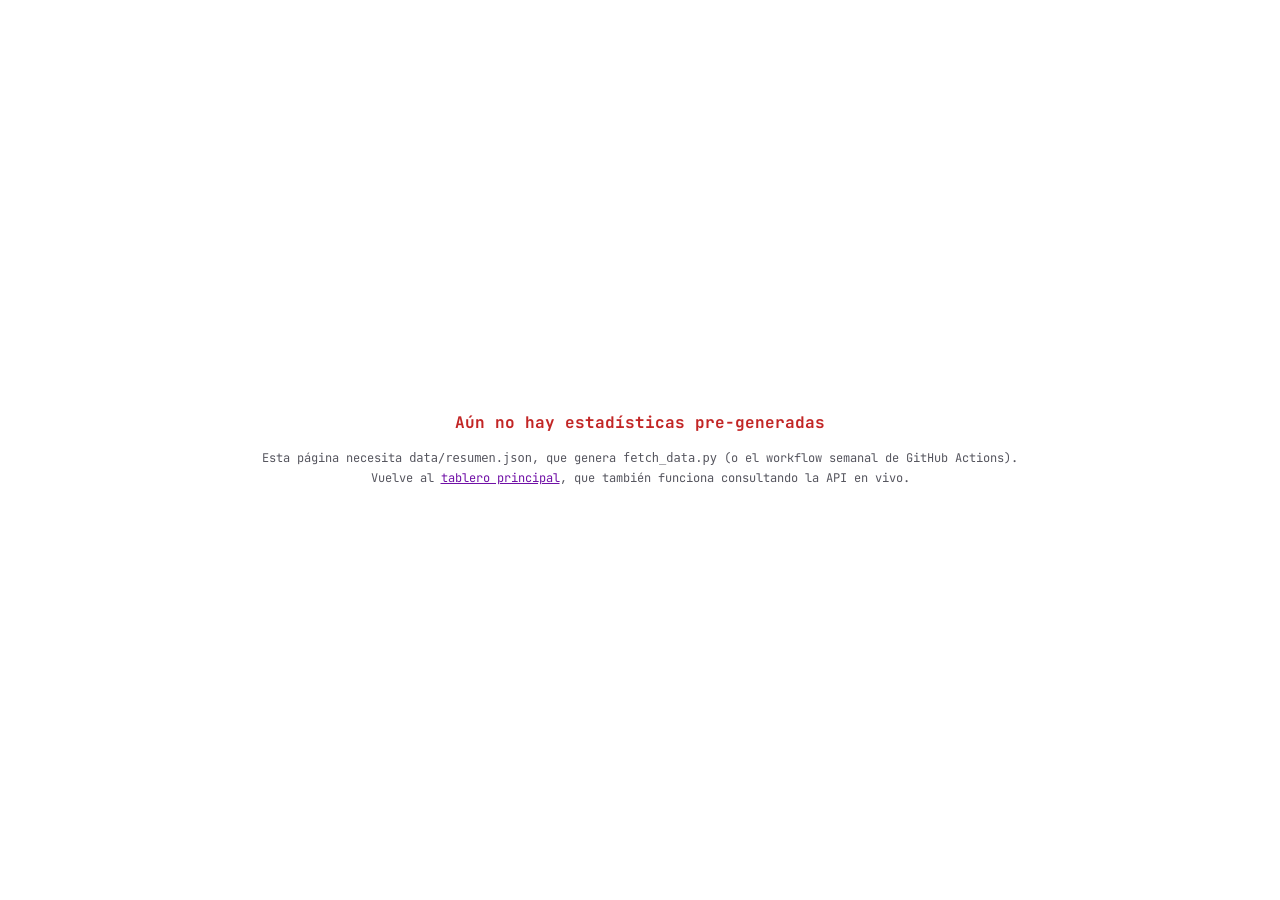
==== graficos.html @ 6b436c8d "feat: tema claro, análisis por NIT, búsqueda por palabras clave y página de gráficos - Tema claro (f" ====
<!DOCTYPE html>
<html lang="es">
<head>
  <meta charset="UTF-8">
  <meta name="viewport" content="width=device-width, initial-scale=1.0">
  <title>Gráficos claves — Monitor de Contratación Medellín</title>
  <meta name="description" content="Gráficos claves de la contratación pública de Medellín 2024–2027: evolución mensual, modalidades, entidades y contratistas.">
  <meta name="theme-color" content="#7010A6">
  <link rel="preconnect" href="https://fonts.googleapis.com">
  <link href="https://fonts.googleapis.com/css2?family=JetBrains+Mono:wght@300;400;600;700&display=swap" rel="stylesheet">
  <link rel="stylesheet" href="assets/styles.css">
</head>
<body>

  <!-- Loading overlay -->
  <div id="loading" class="loading-overlay" role="status" aria-live="polite">
    <div class="loading-inner">
      <div class="spinner" aria-hidden="true"></div>
      <p id="loading-text">Cargando estadísticas…</p>
      <p id="loading-sub" class="loading-sub"></p>
    </div>
  </div>

  <!-- Header -->
  <header class="site-header">
    <div class="header-inner">
      <div class="brand">
        <div class="brand-icon" aria-hidden="true">⬡</div>
        <div class="brand-text">
          <h1><a href="index.html">MONITOR DE CONTRATACIÓN</a> · GRÁFICOS CLAVES</h1>
          <span class="brand-sub">Medellín · Gobierno Fico 2024–2027 · Veeduría ciudadana por <strong>Venseremos</strong></span>
        </div>
      </div>
      <div class="header-right">
        <a class="nav-link" href="index.html">← TABLERO Y CONTRATOS</a>
        <span class="update-badge" id="last-updated">// cargando…</span>
      </div>
    </div>
  </header>

  <main class="main-content">

    <!-- Cifras hero -->
    <section class="hero-tiles" aria-label="Cifras principales" id="hero-tiles"></section>

    <!-- Serie mensual -->
    <section class="charts-row">
      <div class="terminal-panel">
        <div class="panel-title">▶ CONTRATOS FIRMADOS POR MES</div>
        <div class="chart-svg-wrap" id="chart-mes-contratos"></div>
        <p class="chart-note">Número de contratos por mes de firma, desde enero de 2024. Pasa el cursor sobre una barra para ver el detalle.</p>
      </div>
      <div class="terminal-panel">
        <div class="panel-title">▶ VALOR CONTRATADO POR MES (COP)</div>
        <div class="chart-svg-wrap" id="chart-mes-valor"></div>
        <p class="chart-note">Suma del valor de los contratos firmados cada mes. Un pico aislado suele corresponder a uno o pocos contratos muy grandes.</p>
      </div>
    </section>

    <!-- Modalidad y tipo -->
    <section class="charts-row">
      <div class="terminal-panel">
        <div class="panel-title">▶ VALOR POR MODALIDAD DE CONTRATACIÓN</div>
        <div id="chart-modalidad"></div>
        <p class="chart-note">La licitación pública es la regla general; la contratación directa es un mecanismo excepcional (Ley 1150 de 2007, art. 2).</p>
      </div>
      <div class="terminal-panel">
        <div class="panel-title">▶ CONTRATOS POR TIPO</div>
        <div id="chart-tipo"></div>
      </div>
    </section>

    <!-- Entidades y contratistas -->
    <section class="charts-row">
      <div class="terminal-panel">
        <div class="panel-title">▶ TOP 10 ENTIDADES POR VALOR CONTRATADO</div>
        <div id="chart-entidades"></div>
      </div>
      <div class="terminal-panel">
        <div class="panel-title">▶ TOP 10 CONTRATISTAS POR VALOR (AGRUPADOS POR NIT)</div>
        <div id="chart-contratistas"></div>
        <p class="chart-note">Un mismo contratista puede aparecer en SECOP con varias grafías del nombre; aquí se agrupan por NIT.</p>
      </div>
    </section>

  </main>

  <footer class="site-footer">
    <div class="footer-inner">
      <div>
        <span class="footer-label">Fuente:</span>
        <a href="https://www.datos.gov.co/resource/jbjy-vk9h" target="_blank" rel="noopener">SECOP II Contratos Electrónicos — datos.gov.co</a>
        · API SODA · Colombia Compra Eficiente · MinTIC
      </div>
      <div>
        <span class="footer-label">Producido por:</span>
        <a href="https://venseremos.co" target="_blank" rel="noopener">venseremos.co</a>
        · Los datos son públicos. El control es ciudadano.
      </div>
    </div>
  </footer>

  <script src="assets/graficos.js"></script>
</body>
</html>
---- assets/styles.css ----
:root {
  /* Tema claro */
  --bg: #ffffff;
  --bg-panel: #fbfafc;
  --bg-inset: #f3f0f7;
  --border: #e6e1ec;

  /* Paleta Venseremos */
  --purple: #7010A6;          /* acento principal — AA sobre blanco */
  --purple-dark: #55097f;
  --purple-soft: #f3e8fa;     /* fondo suave de marca */
  --yellow: #FCD700;          /* acento de marca: SOLO como fondo/relleno */
  --gold: #9A7B00;            /* "amarillo" apto para texto/datos sobre blanco */

  /* Status (semánticos, oscurecidos para AA sobre blanco) */
  --green: #0e7a3c;
  --orange: #b35f00;
  --red: #c22525;

  /* Texto */
  --text: #1f1f24;
  --text-dim: #55555e;
  --text-muted: #73737d;
  --white: #1f1f24;           /* alias heredado del tema oscuro (texto principal) */

  --font: 'JetBrains Mono', 'Fira Code', 'Cascadia Code', ui-monospace, monospace;
  --max-w: 1440px;
}

/* Accesibilidad: foco visible al navegar con teclado */
:focus-visible {
  outline: 2px solid var(--purple);
  outline-offset: 2px;
}

/* Contenido solo para lectores de pantalla */
.sr-only {
  position: absolute;
  width: 1px; height: 1px;
  padding: 0; margin: -1px;
  overflow: hidden;
  clip: rect(0 0 0 0);
  white-space: nowrap;
  border: 0;
}

*, *::before, *::after { box-sizing: border-box; margin: 0; padding: 0; }

body {
  background: var(--bg);
  color: var(--text);
  font-family: var(--font);
  font-size: 13px;
  line-height: 1.55;
  min-height: 100vh;
}

/* ── Loading ─────────────────────────────────────────────────────────────── */
.loading-overlay {
  position: fixed;
  inset: 0;
  background: var(--bg);
  z-index: 1000;
  display: flex;
  align-items: center;
  justify-content: center;
}
.loading-overlay.hidden { display: none; }
.loading-inner {
  display: flex;
  flex-direction: column;
  align-items: center;
  gap: 14px;
  text-align: center;
}
.spinner {
  width: 32px;
  height: 32px;
  border: 2px solid var(--border);
  border-top-color: var(--purple);
  border-radius: 50%;
  animation: spin 0.75s linear infinite;
}
@keyframes spin { to { transform: rotate(360deg); } }
#loading-text { color: var(--text); font-size: 14px; }
.loading-sub { color: var(--text-dim); font-size: 11px; }

/* ── Header ──────────────────────────────────────────────────────────────── */
.site-header {
  border-bottom: 3px solid var(--purple);
  background: var(--bg);
  position: sticky;
  top: 0;
  z-index: 100;
}
.header-inner {
  max-width: var(--max-w);
  margin: 0 auto;
  padding: 14px 24px;
  display: flex;
  align-items: center;
  justify-content: space-between;
  gap: 16px;
  flex-wrap: wrap;
}
.brand { display: flex; align-items: center; gap: 14px; }
.brand-icon { font-size: 26px; color: var(--purple); line-height: 1; }
.brand-text h1 {
  font-size: 13px;
  font-weight: 700;
  letter-spacing: 0.14em;
  color: var(--text);
}
.brand-text h1 a { color: inherit; text-decoration: none; }
.brand-sub {
  font-size: 11px;
  color: var(--text-dim);
  display: block;
  margin-top: 2px;
}
.brand-sub strong {
  color: var(--purple);
  font-weight: 700;
  background: var(--yellow);
  padding: 0 4px;
}
.header-right { display: flex; align-items: center; gap: 10px; flex-wrap: wrap; }
.update-badge {
  font-size: 11px;
  color: var(--text-dim);
  border: 1px solid var(--border);
  background: var(--bg-panel);
  padding: 4px 10px;
  white-space: nowrap;
}
.nav-link {
  font-size: 11px;
  font-weight: 700;
  letter-spacing: 0.06em;
  color: var(--purple);
  text-decoration: none;
  border: 1px solid var(--purple);
  padding: 4px 12px;
  white-space: nowrap;
}
.nav-link:hover, .nav-link[aria-current="page"] {
  background: var(--purple);
  color: #fff;
}

/* ── Main layout ─────────────────────────────────────────────────────────── */
.main-content {
  max-width: var(--max-w);
  margin: 0 auto;
  padding: 20px 24px 48px;
  display: flex;
  flex-direction: column;
  gap: 14px;
}

/* ── KPIs ────────────────────────────────────────────────────────────────── */
.kpi-grid {
  display: grid;
  grid-template-columns: repeat(4, 1fr);
  gap: 10px;
}
.kpi-card {
  background: var(--bg-panel);
  border: 1px solid var(--border);
  border-top: 3px solid var(--yellow);
  padding: 16px 18px;
  display: flex;
  flex-direction: column;
  gap: 6px;
}
.kpi-label {
  font-size: 10px;
  letter-spacing: 0.16em;
  color: var(--text-muted);
  font-weight: 700;
}
.kpi-value {
  font-size: 30px;
  font-weight: 700;
  letter-spacing: -0.02em;
  line-height: 1.1;
}
.kpi-value--white  { color: var(--text); }
.kpi-value--yellow { color: var(--gold); }
.kpi-value--green  { color: var(--green); }
.kpi-value--purple { color: var(--purple); }

/* ── Terminal panel ──────────────────────────────────────────────────────── */
.terminal-panel {
  background: var(--bg-panel);
  border: 1px solid var(--border);
  padding: 20px;
}
.panel-title {
  font-size: 10px;
  font-weight: 700;
  letter-spacing: 0.16em;
  color: var(--purple);
  margin-bottom: 16px;
}
.panel-note {
  font-weight: 400;
  letter-spacing: 0.04em;
  color: var(--text-muted);
  text-transform: none;
}
.sin-datos { color: var(--text-muted); font-size: 11px; }

/* ── Charts row ──────────────────────────────────────────────────────────── */
.charts-row {
  display: grid;
  grid-template-columns: 1fr 1fr;
  gap: 10px;
}

/* ── Bar charts (listas de barras) ───────────────────────────────────────── */
.bar-item { margin-bottom: 12px; }
.bar-item:last-child { margin-bottom: 0; }
.bar-meta {
  display: flex;
  justify-content: space-between;
  align-items: baseline;
  gap: 8px;
  margin-bottom: 5px;
}
.bar-name {
  font-size: 11px;
  color: var(--text);
  overflow: hidden;
  text-overflow: ellipsis;
  white-space: nowrap;
  flex: 1;
}
.bar-count { font-size: 11px; color: var(--text-dim); flex-shrink: 0; font-weight: 600; }
.bar-track { height: 5px; background: var(--bg-inset); border-radius: 2.5px; }
.bar-fill { height: 100%; background: var(--purple); border-radius: 2.5px; transition: width 0.4s ease; }
.bar-fill--yellow { background: var(--gold); }

/* ── Top contratistas ────────────────────────────────────────────────────── */
.top-list { list-style: none; display: flex; flex-direction: column; }
.top-item {
  display: flex;
  align-items: baseline;
  gap: 10px;
  padding: 7px 0;
  border-bottom: 1px solid var(--border);
}
.top-item:last-child { border-bottom: none; }
.top-rank { font-size: 11px; color: var(--purple); flex-shrink: 0; font-weight: 700; }
.top-id { flex: 1; min-width: 0; display: flex; flex-direction: column; gap: 1px; }
.top-name {
  background: none;
  border: none;
  color: var(--text);
  font-family: var(--font);
  font-size: 12px;
  text-align: left;
  cursor: pointer;
  padding: 0;
  overflow: hidden;
  text-overflow: ellipsis;
  white-space: nowrap;
  max-width: 100%;
}
.top-name:hover { color: var(--purple); text-decoration: underline; }
.top-nit { font-size: 10px; color: var(--text-muted); }
.top-metric { font-size: 12px; color: var(--gold); font-weight: 700; flex-shrink: 0; }

/* ── Alertas de veeduría ─────────────────────────────────────────────────── */
.alertas-grid {
  display: grid;
  grid-template-columns: repeat(4, 1fr);
  gap: 10px;
}
.alerta-card {
  background: var(--bg);
  border: 1px solid var(--border);
  border-left: 4px solid var(--text-muted);
  padding: 14px 16px;
  display: flex;
  flex-direction: column;
  gap: 4px;
}
.alerta-card.alerta--baja  { border-left-color: var(--green); }
.alerta-card.alerta--media { border-left-color: var(--orange); }
.alerta-card.alerta--alta  { border-left-color: var(--red); }
.alerta-valor {
  font-size: 24px;
  font-weight: 700;
  color: var(--text);
  line-height: 1.1;
}
.alerta--media .alerta-valor { color: var(--orange); }
.alerta--alta  .alerta-valor { color: var(--red); }
.alerta-titulo {
  font-size: 11px;
  font-weight: 700;
  color: var(--text);
  letter-spacing: 0.02em;
}
.alerta-desc {
  font-size: 10.5px;
  color: var(--text-dim);
  line-height: 1.55;
  margin-top: 4px;
}
.link-contratista {
  background: none;
  border: none;
  color: var(--purple);
  font-family: var(--font);
  font-size: inherit;
  cursor: pointer;
  padding: 0;
  text-decoration: underline;
  text-underline-offset: 2px;
}
.link-contratista:hover { color: var(--purple-dark); }

/* ── Filters ─────────────────────────────────────────────────────────────── */
.filters-grid {
  display: grid;
  grid-template-columns: repeat(4, 1fr) 1.4fr;
  gap: 12px;
  margin-bottom: 14px;
}
.filter-group { display: flex; flex-direction: column; gap: 5px; }
.filter-label { font-size: 10px; letter-spacing: 0.12em; color: var(--text-dim); font-weight: 700; }
.filter-select,
.filter-input {
  background: var(--bg);
  border: 1px solid var(--border);
  color: var(--text);
  font-family: var(--font);
  font-size: 12px;
  padding: 7px 8px;
  outline: none;
  appearance: none;
  -webkit-appearance: none;
  width: 100%;
}
.filter-select:focus,
.filter-input:focus { border-color: var(--purple); }
.filters-footer {
  display: flex;
  align-items: center;
  justify-content: space-between;
  gap: 10px;
  flex-wrap: wrap;
}
.results-count { font-size: 11px; color: var(--text-dim); }
.filters-actions { display: flex; gap: 8px; }
.btn-secondary {
  background: var(--bg);
  border: 1px solid var(--purple);
  color: var(--purple);
  font-family: var(--font);
  font-size: 11px;
  font-weight: 700;
  padding: 6px 14px;
  cursor: pointer;
  letter-spacing: 0.05em;
}
.btn-secondary:hover { background: var(--purple); color: #fff; }
/* Botón destacado para quitar todos los filtros */
.btn-reset {
  background: var(--purple);
  border: 1px solid var(--purple);
  color: #fff;
  font-family: var(--font);
  font-size: 11px;
  font-weight: 700;
  padding: 6px 14px;
  cursor: pointer;
  letter-spacing: 0.05em;
}
.btn-reset:hover { background: var(--purple-dark); border-color: var(--purple-dark); }

/* ── Table ───────────────────────────────────────────────────────────────── */
.table-wrapper {
  overflow: auto;
  max-height: 72vh;   /* el encabezado queda fijo al hacer scroll */
  margin-bottom: 16px;
  border: 1px solid var(--border);
}
.contracts-table { width: 100%; border-collapse: collapse; font-size: 12px; }
.contracts-table th {
  text-align: left;
  font-size: 10px;
  letter-spacing: 0.12em;
  color: var(--text-dim);
  padding: 8px 12px;
  border-bottom: 2px solid var(--purple);
  white-space: nowrap;
  position: sticky;
  top: 0;
  background: var(--bg-panel);
  z-index: 5;
}
.th-sortable { cursor: pointer; user-select: none; }
.th-sortable:hover { color: var(--purple); }
.th-sortable[aria-sort="ascending"],
.th-sortable[aria-sort="descending"] { color: var(--purple); }
.sort-indicator { font-size: 9px; margin-left: 2px; }
.empty-row { text-align: center; padding: 32px; color: var(--text-muted); }
.contracts-table td {
  padding: 10px 12px;
  border-bottom: 1px solid var(--border);
  vertical-align: top;
  background: var(--bg);
}
.contracts-table tr:hover td { background: var(--purple-soft); }

.td-entidad { max-width: 150px; overflow: hidden; text-overflow: ellipsis; white-space: nowrap; color: var(--text-dim); font-size: 11px; }
.td-objeto  { max-width: 260px; }
.td-objeto a, .td-objeto span {
  color: var(--purple);
  text-decoration: none;
  display: -webkit-box;
  -webkit-line-clamp: 2;
  -webkit-box-orient: vertical;
  overflow: hidden;
}
.td-objeto a:hover { text-decoration: underline; }
.td-objeto span { color: var(--text); }
.td-contratista { max-width: 160px; font-size: 11px; color: var(--text-dim); overflow: hidden; text-overflow: ellipsis; white-space: nowrap; }
.td-modalidad   { max-width: 150px; font-size: 11px; overflow: hidden; text-overflow: ellipsis; white-space: nowrap; }
.td-valor       { white-space: nowrap; font-weight: 700; }
.td-fecha       { white-space: nowrap; color: var(--text-dim); font-size: 11px; }
.td-link a      { color: var(--purple); text-decoration: none; font-size: 11px; white-space: nowrap; }
.td-link a:hover { text-decoration: underline; }

.badge-estado {
  font-size: 10px;
  font-weight: 700;
  padding: 2px 7px;
  letter-spacing: 0.04em;
  white-space: nowrap;
  color: #fff;
  border-radius: 2px;
}

/* ── Pagination ──────────────────────────────────────────────────────────── */
.pagination { display: flex; align-items: center; gap: 6px; flex-wrap: wrap; }
.page-btn {
  background: var(--bg);
  border: 1px solid var(--border);
  color: var(--text-dim);
  font-family: var(--font);
  font-size: 12px;
  padding: 4px 10px;
  cursor: pointer;
  min-width: 34px;
  text-align: center;
}
.page-btn:hover { border-color: var(--purple); color: var(--purple); }
.page-btn.active { border-color: var(--purple); background: var(--purple); color: #fff; font-weight: 700; }
.page-btn:disabled { opacity: 0.3; cursor: default; pointer-events: none; }
.page-info { font-size: 11px; color: var(--text-dim); margin-left: 8px; }
.page-dots { color: var(--text-muted); font-size: 12px; }

/* ── Footer ──────────────────────────────────────────────────────────────── */
.site-footer { border-top: 1px solid var(--border); background: var(--bg-panel); padding: 24px; margin-top: 16px; }
.footer-inner {
  max-width: var(--max-w);
  margin: 0 auto;
  display: flex;
  flex-direction: column;
  gap: 6px;
  font-size: 11px;
  color: var(--text-dim);
}
.footer-label { color: var(--text); font-weight: 700; }
.site-footer a { color: var(--purple); text-decoration: none; }
.site-footer a:hover { text-decoration: underline; }

/* ── Error state ─────────────────────────────────────────────────────────── */
.error-state {
  text-align: center;
  padding: 48px 24px;
  color: var(--text-dim);
}
.error-state h2 { color: var(--red); font-size: 16px; margin-bottom: 12px; }
.error-state p { font-size: 12px; line-height: 1.7; }
.error-state a { color: var(--purple); }

/* ── Página de gráficos ──────────────────────────────────────────────────── */
.hero-tiles {
  display: grid;
  grid-template-columns: repeat(3, 1fr);
  gap: 10px;
}
.hero-tile {
  background: var(--bg-panel);
  border: 1px solid var(--border);
  border-top: 3px solid var(--purple);
  padding: 18px 20px;
  display: flex;
  flex-direction: column;
  gap: 4px;
}
.hero-tile .hero-num { font-size: 34px; font-weight: 700; letter-spacing: -0.02em; color: var(--purple); line-height: 1.1; }
.hero-tile .hero-label { font-size: 11px; color: var(--text-dim); }
.hero-tile--alerta { border-top-color: var(--red); }
.hero-tile--alerta .hero-num { color: var(--red); }

.chart-svg-wrap { position: relative; }
.chart-svg-wrap svg { display: block; width: 100%; height: auto; }
.chart-note { font-size: 10.5px; color: var(--text-muted); margin-top: 10px; line-height: 1.5; }

.chart-tooltip {
  position: absolute;
  pointer-events: none;
  background: var(--text);
  color: #fff;
  font-size: 11px;
  padding: 6px 9px;
  border-radius: 3px;
  white-space: nowrap;
  transform: translate(-50%, calc(-100% - 8px));
  opacity: 0;
  transition: opacity 0.1s;
  z-index: 20;
}
.chart-tooltip.visible { opacity: 1; }

/* barras SVG mensuales */
.svg-bar { fill: var(--purple); }
.svg-bar--gold { fill: var(--gold); }
.svg-bar:hover, .svg-bar--gold:hover { opacity: 0.75; }
.svg-axis-label { font-size: 9.5px; fill: var(--text-muted); font-family: var(--font); }
.svg-grid { stroke: var(--border); stroke-width: 1; }

/* ── Responsive ──────────────────────────────────────────────────────────── */
@media (max-width: 1100px) {
  .filters-grid { grid-template-columns: repeat(2, 1fr); }
  .filter-group--wide { grid-column: 1 / -1; }
  .alertas-grid { grid-template-columns: repeat(2, 1fr); }
}
@media (max-width: 900px) {
  .kpi-grid { grid-template-columns: repeat(2, 1fr); }
  .charts-row { grid-template-columns: 1fr; }
  .hero-tiles { grid-template-columns: 1fr; }
}
@media (max-width: 600px) {
  .main-content { padding: 12px 12px 32px; }
  .header-inner { padding: 12px 16px; }
  .kpi-grid { grid-template-columns: repeat(2, 1fr); gap: 8px; }
  .kpi-value { font-size: 22px; }
  .brand-text h1 { font-size: 11px; }
  .filters-grid { grid-template-columns: 1fr 1fr; }
  .filter-group--wide { grid-column: 1 / -1; }
  .alertas-grid { grid-template-columns: 1fr; }
}
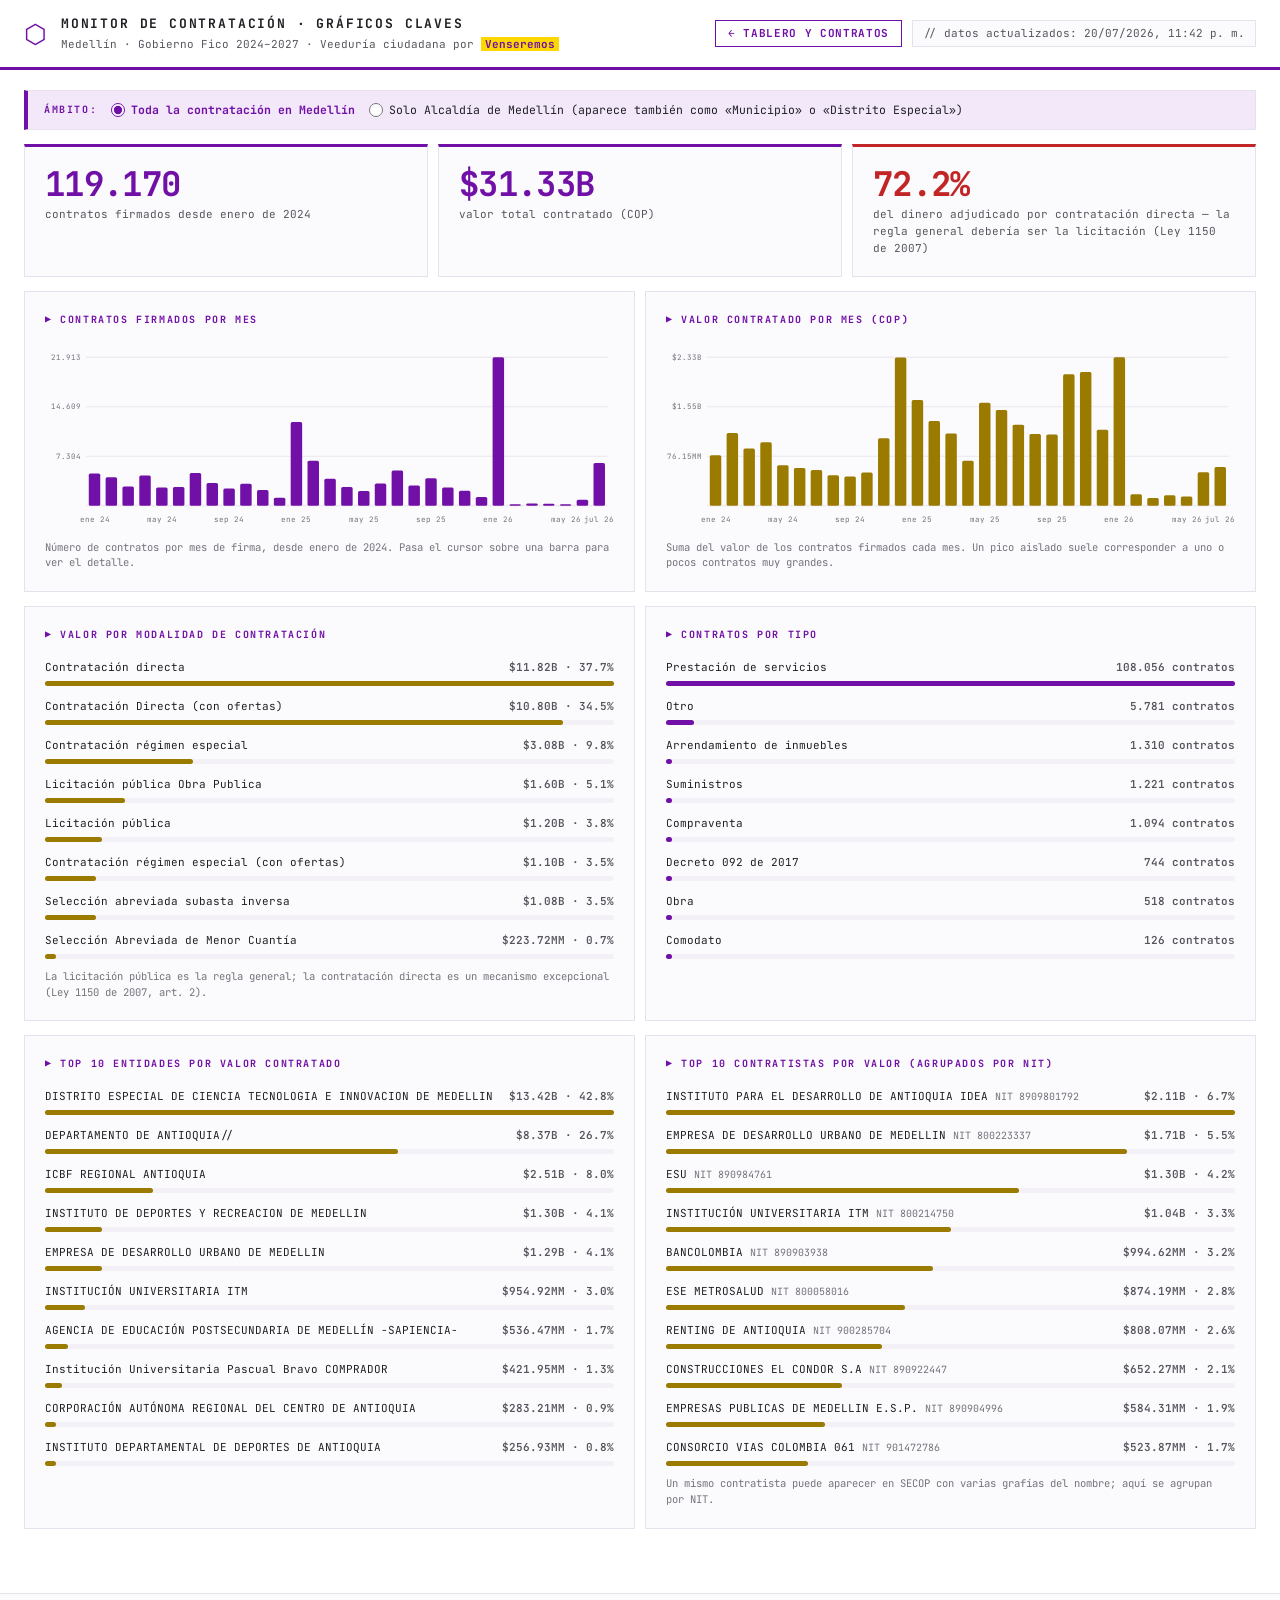
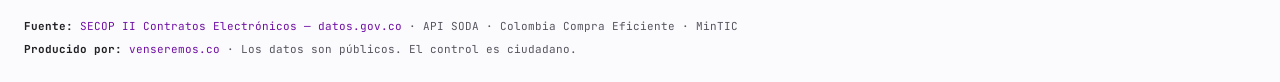
==== commit a333ab49: "feat: filtro de ámbito «Solo Alcaldía de Medellín» y despliegue de datos en Netlify - Selector de ám" ====
--- a/graficos.html
+++ b/graficos.html
@@ -39,6 +39,20 @@
   </header>
 
   <main class="main-content">
+
+    <!-- Ámbito -->
+    <section class="scope-bar" aria-label="Ámbito de los gráficos">
+      <span class="scope-label">ÁMBITO:</span>
+      <label class="scope-option">
+        <input type="radio" name="ambito" value="todos" checked>
+        <span>Toda la contratación en Medellín</span>
+      </label>
+      <label class="scope-option">
+        <input type="radio" name="ambito" value="alcaldia">
+        <span>Solo Alcaldía de Medellín (aparece también como «Municipio» o «Distrito Especial»)</span>
+      </label>
+      <span class="scope-note" id="scope-note"></span>
+    </section>
 
     <!-- Cifras hero -->
     <section class="hero-tiles" aria-label="Cifras principales" id="hero-tiles"></section>
--- a/assets/styles.css
+++ b/assets/styles.css
@@ -157,6 +157,40 @@
   flex-direction: column;
   gap: 14px;
 }
+
+/* ── Ámbito del tablero ──────────────────────────────────────────────────── */
+.scope-bar {
+  display: flex;
+  align-items: center;
+  gap: 14px;
+  flex-wrap: wrap;
+  background: var(--purple-soft);
+  border: 1px solid var(--border);
+  border-left: 4px solid var(--purple);
+  padding: 10px 16px;
+}
+.scope-label {
+  font-size: 10px;
+  font-weight: 700;
+  letter-spacing: 0.16em;
+  color: var(--purple);
+}
+.scope-option {
+  display: flex;
+  align-items: center;
+  gap: 6px;
+  font-size: 11.5px;
+  color: var(--text);
+  cursor: pointer;
+}
+.scope-option input[type="radio"] {
+  accent-color: var(--purple);
+  width: 14px;
+  height: 14px;
+  cursor: pointer;
+}
+.scope-option:has(input:checked) span { font-weight: 700; color: var(--purple); }
+.scope-note { font-size: 11px; color: var(--text-dim); margin-left: auto; }
 
 /* ── KPIs ────────────────────────────────────────────────────────────────── */
 .kpi-grid {
